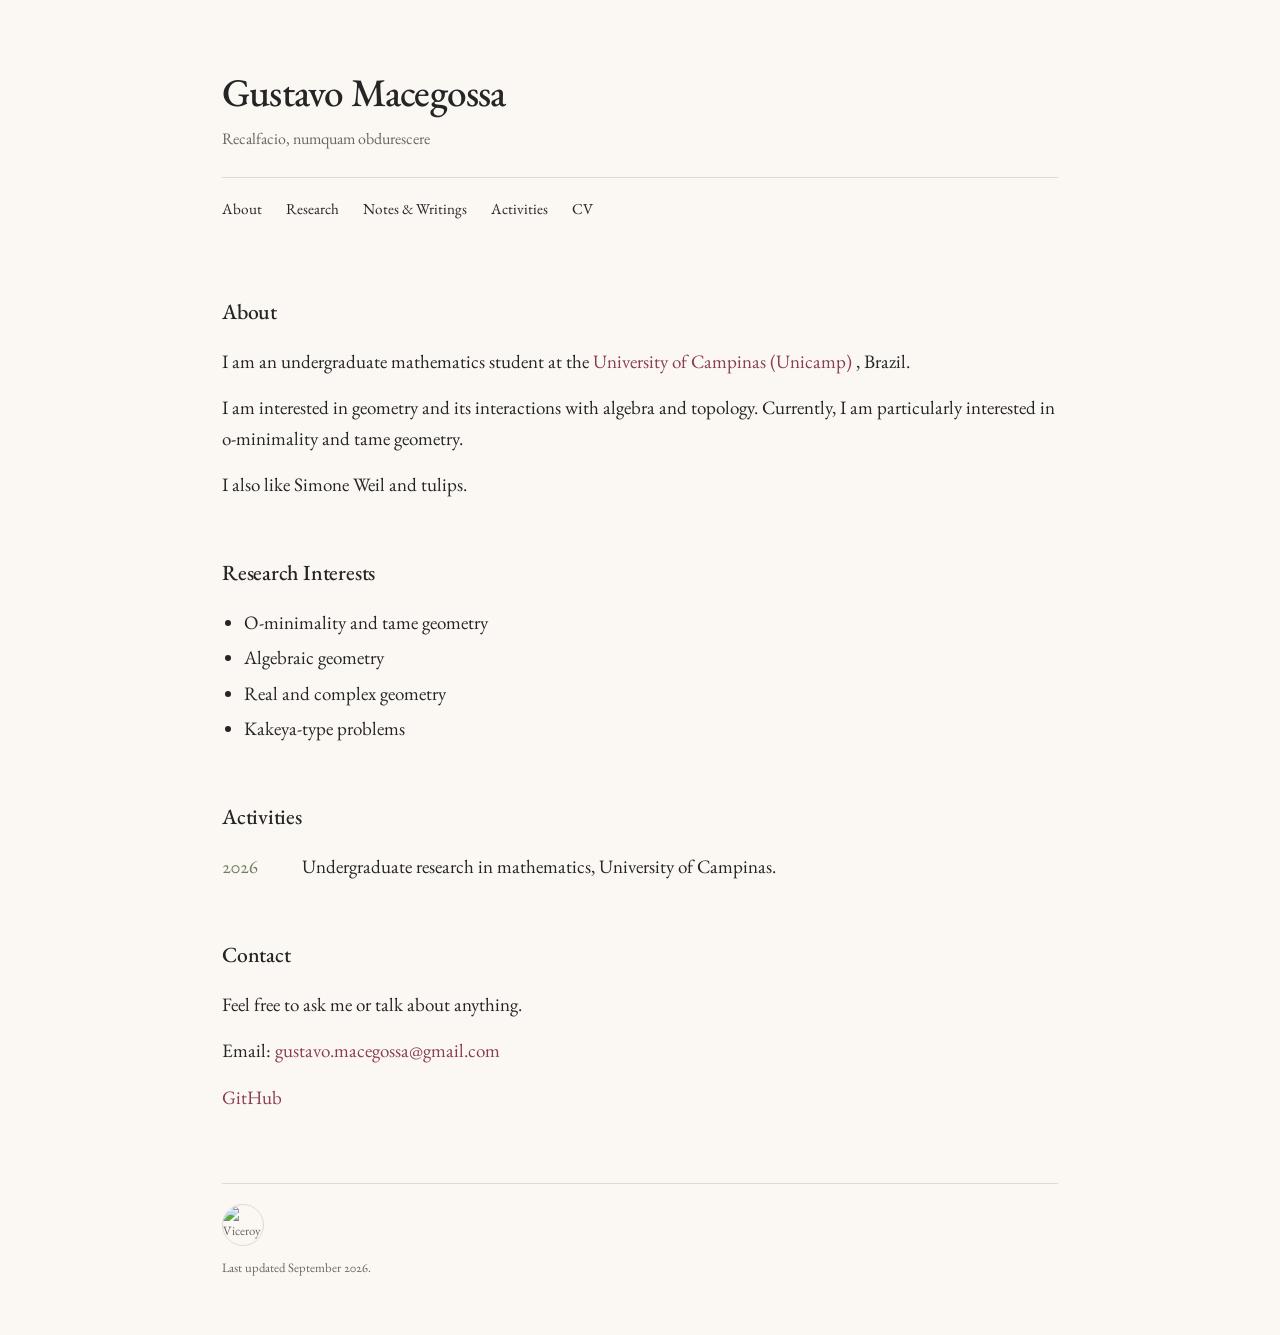
==== index.html @ 2c543052 "Update index.html" ====
<!DOCTYPE html>
<html lang="en">

<head>
  <meta charset="UTF-8">
  <meta name="viewport" content="width=device-width, initial-scale=1.0">

  <title>Gustavo Macegossa</title>

  <meta
    name="description"
    content="Personal academic webpage of Gustavo Macegossa, undergraduate mathematics student at the University of Campinas (Unicamp)."
  >

  <link rel="stylesheet" href="style.css">
</head>


<body>

  <div class="container">

    <!-- Header -->
    <header>

      <h1>Gustavo Macegossa</h1>

      <p class="subtitle">
        Recalfacio, numquam obdurescere
        
        
      </p>

      <nav>
        <a href="#about">About</a>
        <a href="#research">Research</a>
        <a href="notes/">Notes & Writings</a>
        <a href="#activities">Activities</a>
        <a href="cv.pdf">CV</a>
      </nav>

    </header>


    <main>

      <!-- About -->
      <section id="about">

        <h2>About</h2>

        <p>
          I am an undergraduate mathematics student at the
          <a href="https://www.unicamp.br/" target="_blank" rel="noopener noreferrer">
            University of Campinas (Unicamp)
          </a>,
          Brazil.
        </p>

        <p>
          I am interested in geometry and its interactions with
          algebra and topology. Currently, I am
          particularly interested in o-minimality and tame geometry.
        </p>

        <p>
          I also like Simone Weil and tulips.
        </p>
        

      </section>


      <!-- Research -->
      <section id="research">

        <h2>Research Interests</h2>

        <ul class="simple-list">
          <li>O-minimality and tame geometry</li>
          <li>Algebraic geometry</li>
          <li>Real and complex geometry</li>
          <li>Kakeya-type problems</li>
        </ul>

      </section>


      <!-- Activities -->
      <section id="activities">

        <h2>Activities</h2>

        <div class="activity">
          <span class="year">2026</span>
          <span>
            Undergraduate research in mathematics,
            University of Campinas.
          </span>
        </div>

      </section>


      <!-- Contact -->
      <section id="contact">

        <h2>Contact</h2>

        <p>
          Feel free to ask me or talk about anything.
        </p>

        <p>
          Email:
          <a href="mailto:gustavo.macegossa@gmail.com">
            gustavo.macegossa@gmail.com
          </a>
        </p>

        <p>
          <a
            href="https://github.com/gustavomacegossa"
            target="_blank"
            rel="noopener noreferrer"
          >
            GitHub
          </a>
        </p>

      </section>

    </main>


    <footer>

      <div class="footer-flower">
        <img src="images/viceroy-tulip.jpeg" alt="Viceroy tulip">
      </div>

      <p>
        Last updated September 2026.
      </p>

    </footer>

  </div>

</body>

</html>
---- style.css ----
@import url('https://fonts.googleapis.com/css2?family=EB+Garamond:ital,wght@0,400;0,500;0,600;0,700;1,400;1,500;1,600;1,700&display=swap');


/* ---------- General ---------- */

:root {
  --background: #fbf8f4;
  --text: #252525;
  --secondary: #6b645f;
  --accent: #8a3d4f;
  --accent-soft: #b35d70;
  --green-soft: #6f7d5f;
  --border: #e2d9d2;
}

* {
  box-sizing: border-box;
}

html {
  scroll-behavior: smooth;
}

body {
  margin: 0;
  background: var(--background);
  color: var(--text);

  font-family:
    "EB Garamond",
    Garamond,
    Georgia,
    serif;

  font-size: 19px;
  line-height: 1.6;

  font-variant-numeric: oldstyle-nums;
  font-feature-settings: "onum" 1;
}


/* ---------- Main container ---------- */

.container {
  max-width: 900px;
  margin: 0 auto;
  padding: 70px 32px 40px 32px;
}


/* ---------- Header ---------- */

header {
  margin-bottom: 65px;
}

.header-top {
  display: flex;
  justify-content: space-between;
  align-items: flex-start;
  gap: 24px;
}

h1 {
  margin: 0;

  font-size: 2.45rem;
  font-weight: 500;
  line-height: 1.15;

  letter-spacing: -0.02em;
}

.subtitle {
  margin-top: 12px;
  margin-bottom: 25px;

  color: var(--secondary);
  font-size: 1rem;
  line-height: 1.55;
}

.header-flower img {
  width: 120px;
  max-width: 100%;
  height: auto;
  border-radius: 10px;
  display: block;
  border: 1px solid var(--border);
}


/* ---------- Navigation ---------- */

nav {
  padding-top: 15px;
  border-top: 1px solid var(--border);
}

nav a {
  display: inline-block;

  margin-right: 20px;
  margin-bottom: 8px;

  color: var(--text);
  font-size: 0.95rem;
  text-decoration: none;
}

nav a:hover {
  color: var(--accent);
}


/* ---------- Sections ---------- */

section {
  margin-bottom: 55px;
}

h2 {
  margin-bottom: 18px;

  font-size: 1.35rem;
  font-weight: 500;

  letter-spacing: -0.01em;
}

p {
  margin-top: 0;
  margin-bottom: 16px;
}


/* ---------- Links ---------- */

a {
  color: var(--accent);
  text-decoration: none;
}

main a:hover {
  color: var(--accent-soft);
  text-decoration: underline;
  text-underline-offset: 3px;
}


/* ---------- Research list ---------- */

.simple-list {
  margin-top: 0;
  padding-left: 22px;
}

.simple-list li {
  margin-bottom: 5px;
}


/* ---------- Notes / Publications ---------- */

.section-description {
  color: var(--secondary);
  margin-bottom: 28px;
}

.publication {
  margin-bottom: 25px;
}

.publication-title {
  font-weight: 600;
}

.publication-info {
  margin-top: 2px;
  color: var(--secondary);
  font-size: 0.95rem;
}

.publication-links {
  margin-top: 4px;
}


/* ---------- Activities ---------- */

.activity {
  display: grid;
  grid-template-columns: 65px 1fr;
  gap: 15px;
  margin-bottom: 12px;
}

.year {
  color: var(--green-soft);
}


/* ---------- Footer ---------- */

footer {
  margin-top: 70px;
  padding-top: 20px;
  border-top: 1px solid var(--border);

  color: var(--secondary);
  font-size: 0.8rem;
}

.footer-flower {
  margin-bottom: 12px;
}

.footer-flower img {
  width: 42px;
  height: 42px;
  object-fit: cover;
  border-radius: 50%;
  border: 1px solid var(--border);
  display: block;
}


/* ---------- Mobile ---------- */

@media (max-width: 700px) {

  .header-top {
    flex-direction: column;
    align-items: flex-start;
  }

  .header-flower img {
    width: 100px;
  }
}

@media (max-width: 600px) {

  body {
    font-size: 18px;
  }

  .container {
    padding: 45px 22px 30px 22px;
  }

  h1 {
    font-size: 2rem;
  }

  nav a {
    margin-right: 14px;
  }

  .activity {
    grid-template-columns: 55px 1fr;
    gap: 10px;
  }

  .footer-flower img {
    width: 36px;
    height: 36px;
  }
}
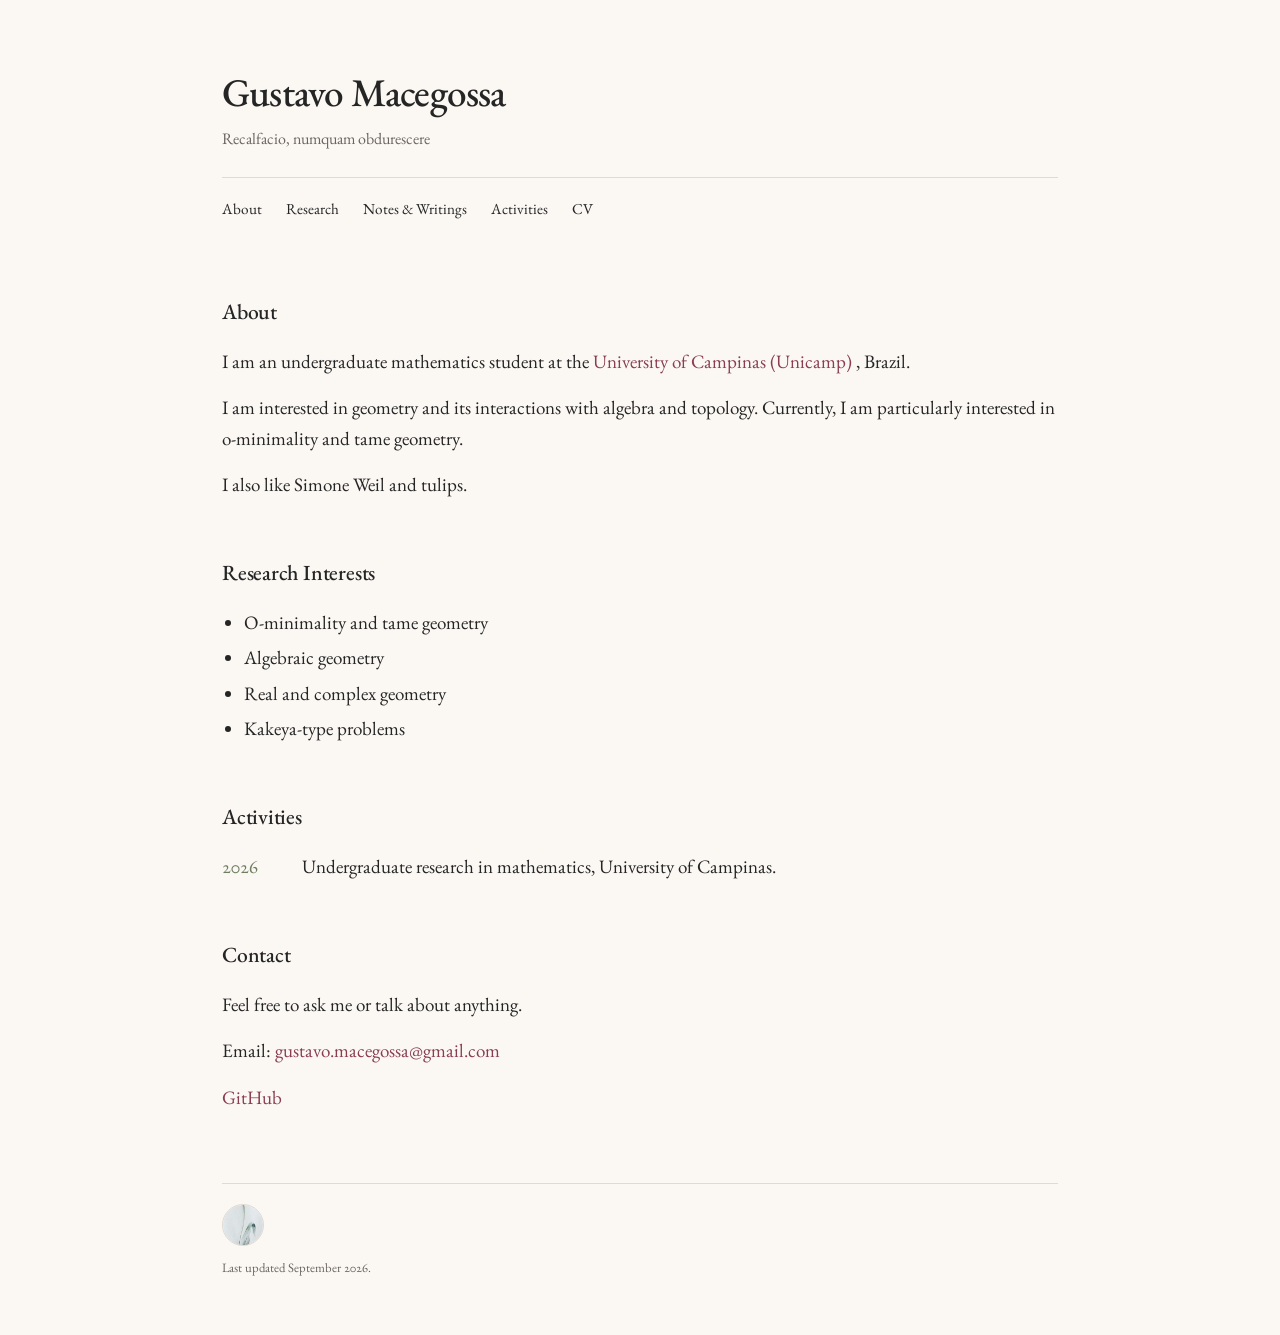
==== commit 0a448993: "Update index.html" ====
--- a/index.html
+++ b/index.html
@@ -136,7 +136,7 @@
     <footer>
 
       <div class="footer-flower">
-        <img src="images/viceroy-tulip.jpeg" alt="Viceroy tulip">
+        <img src="image/viceroy-tulip.jpg" alt="Viceroy tulip">
       </div>
 
       <p>
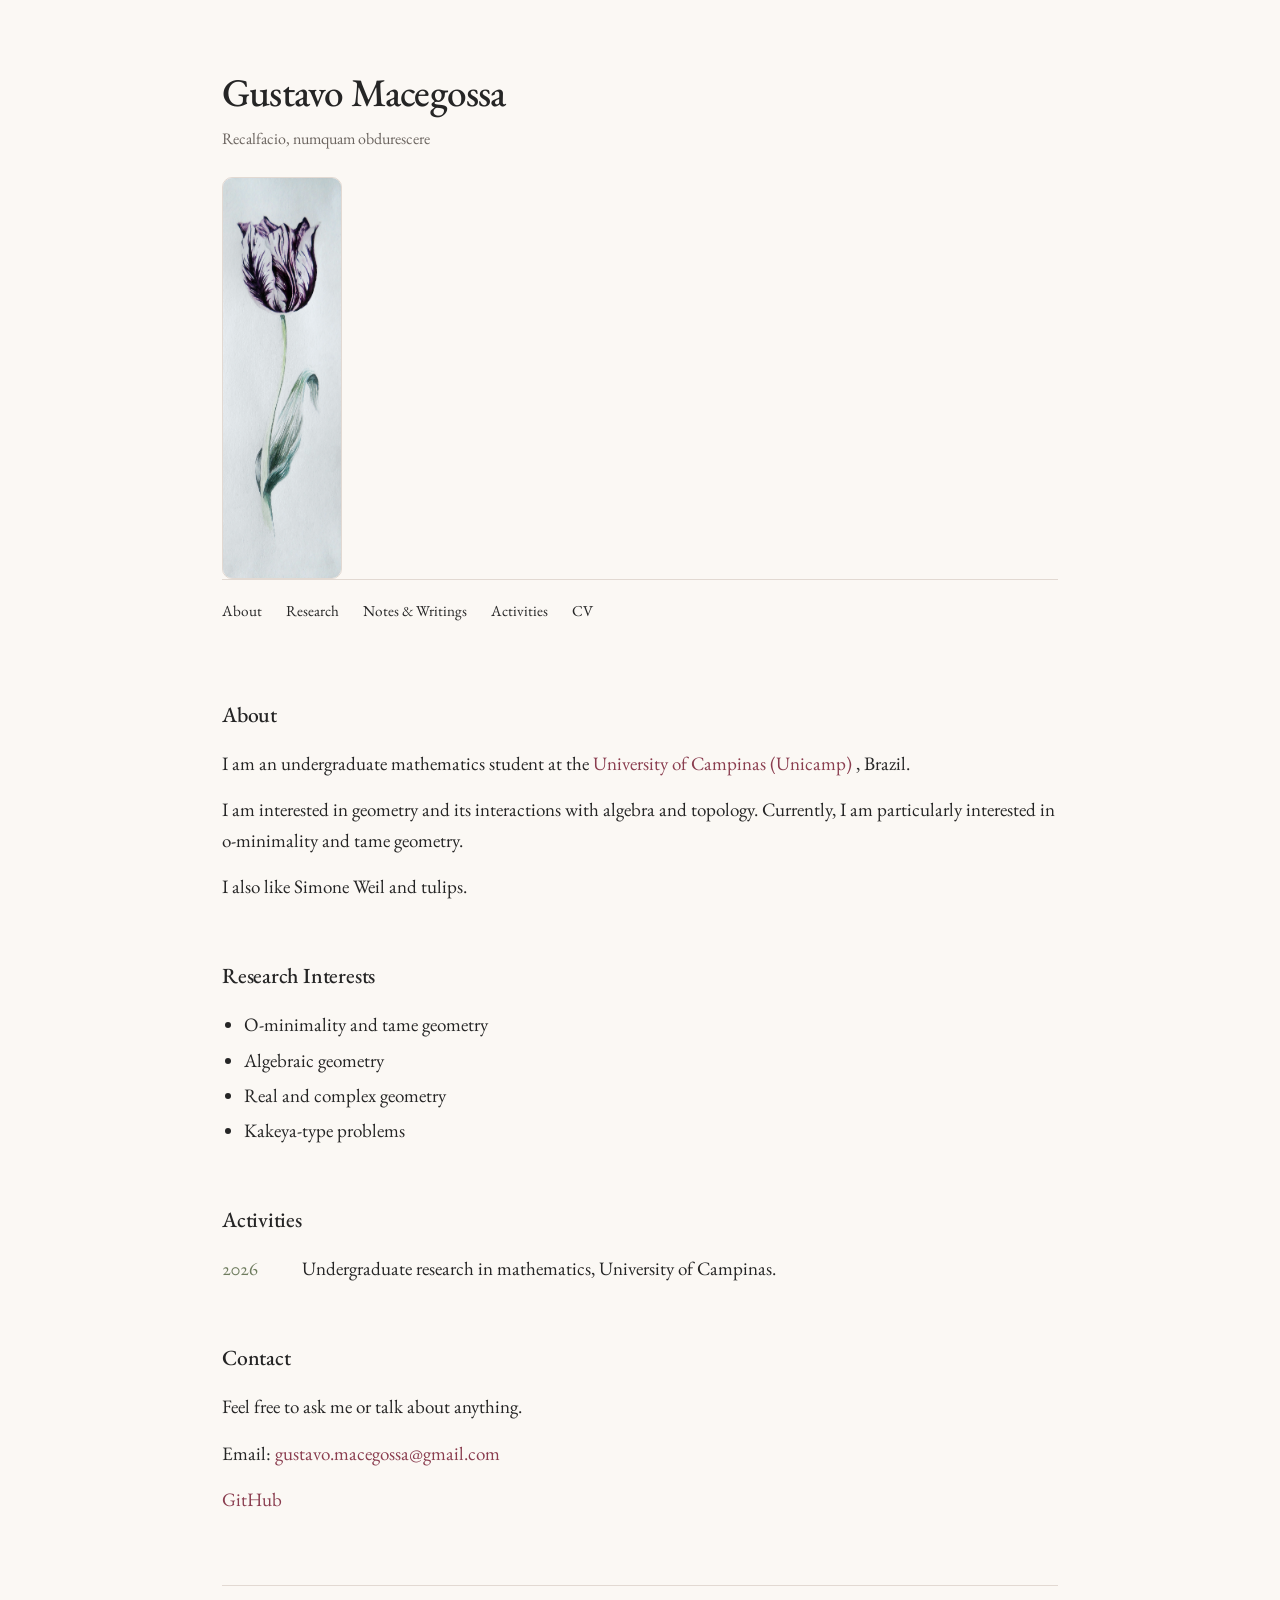
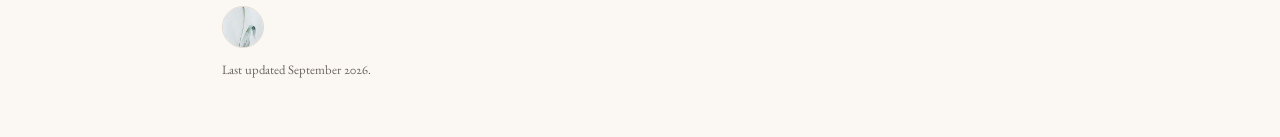
==== commit 432293e6: "Update index.html" ====
--- a/index.html
+++ b/index.html
@@ -27,9 +27,11 @@
 
       <p class="subtitle">
         Recalfacio, numquam obdurescere
-        
-        
       </p>
+
+      <div class="header-flower">
+          <img src="image/viceroy-tulip.jpg" alt="Viceroy tulip">
+      </div>
 
       <nav>
         <a href="#about">About</a>
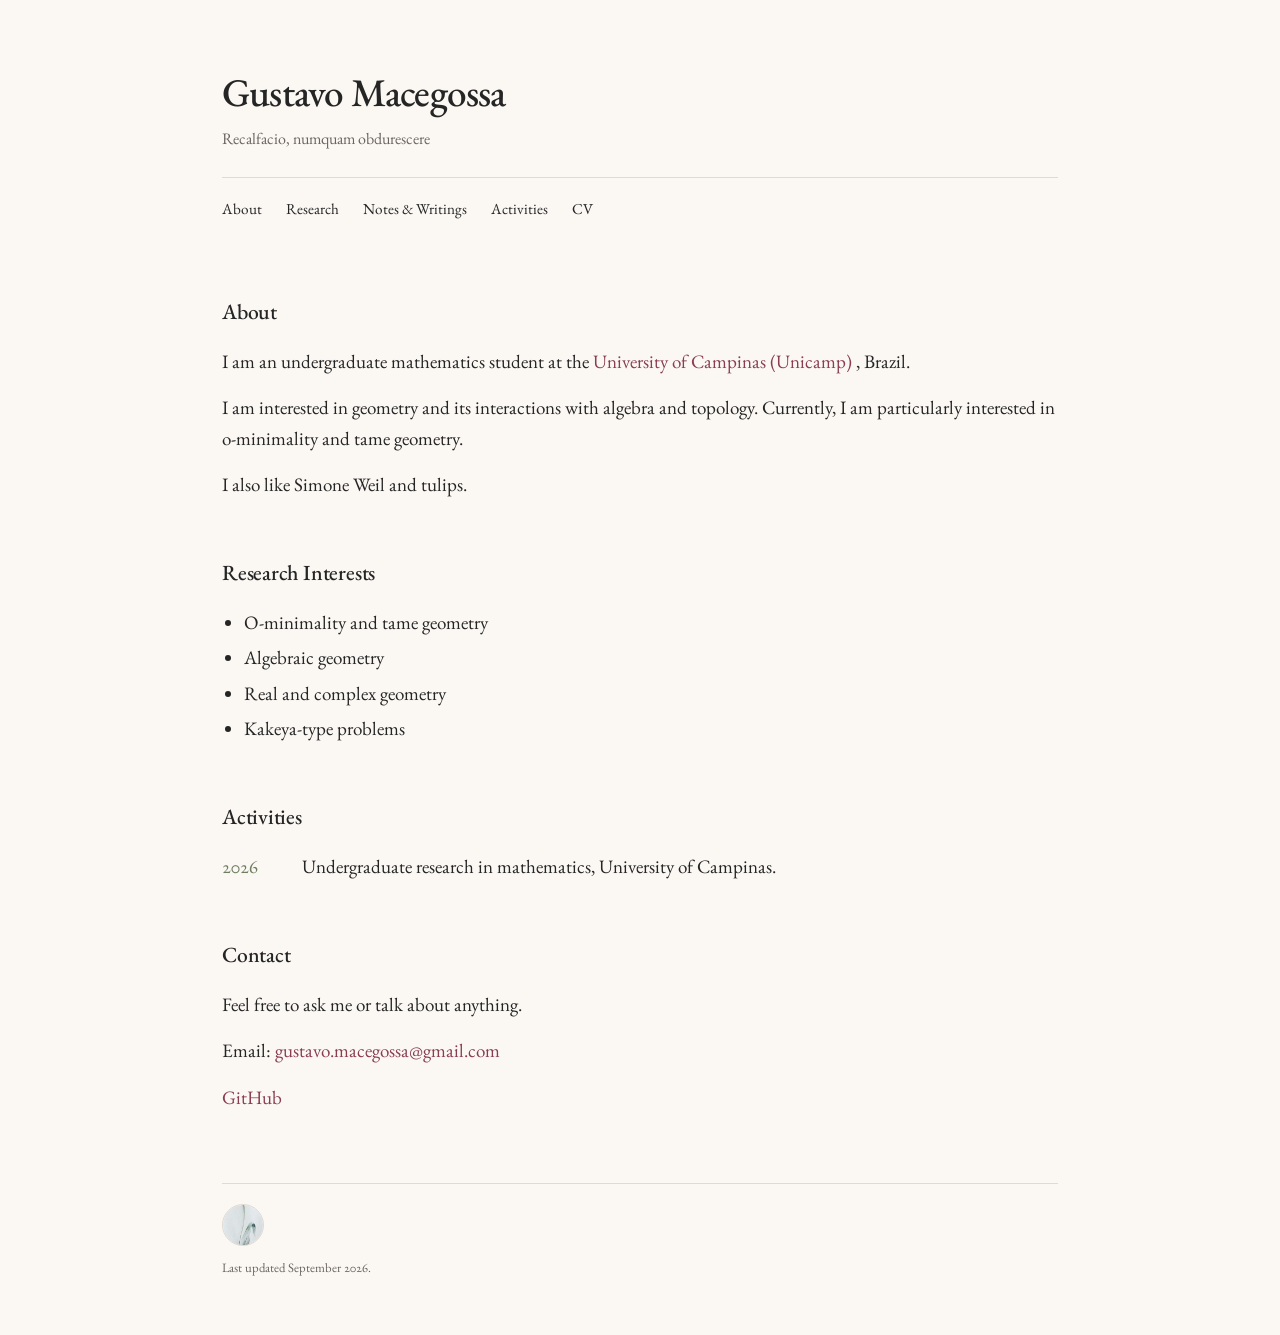
==== commit 8904b88d: "Update index.html" ====
--- a/index.html
+++ b/index.html
@@ -29,9 +29,6 @@
         Recalfacio, numquam obdurescere
       </p>
 
-      <div class="header-flower">
-          <img src="image/viceroy-tulip.jpg" alt="Viceroy tulip">
-      </div>
 
       <nav>
         <a href="#about">About</a>
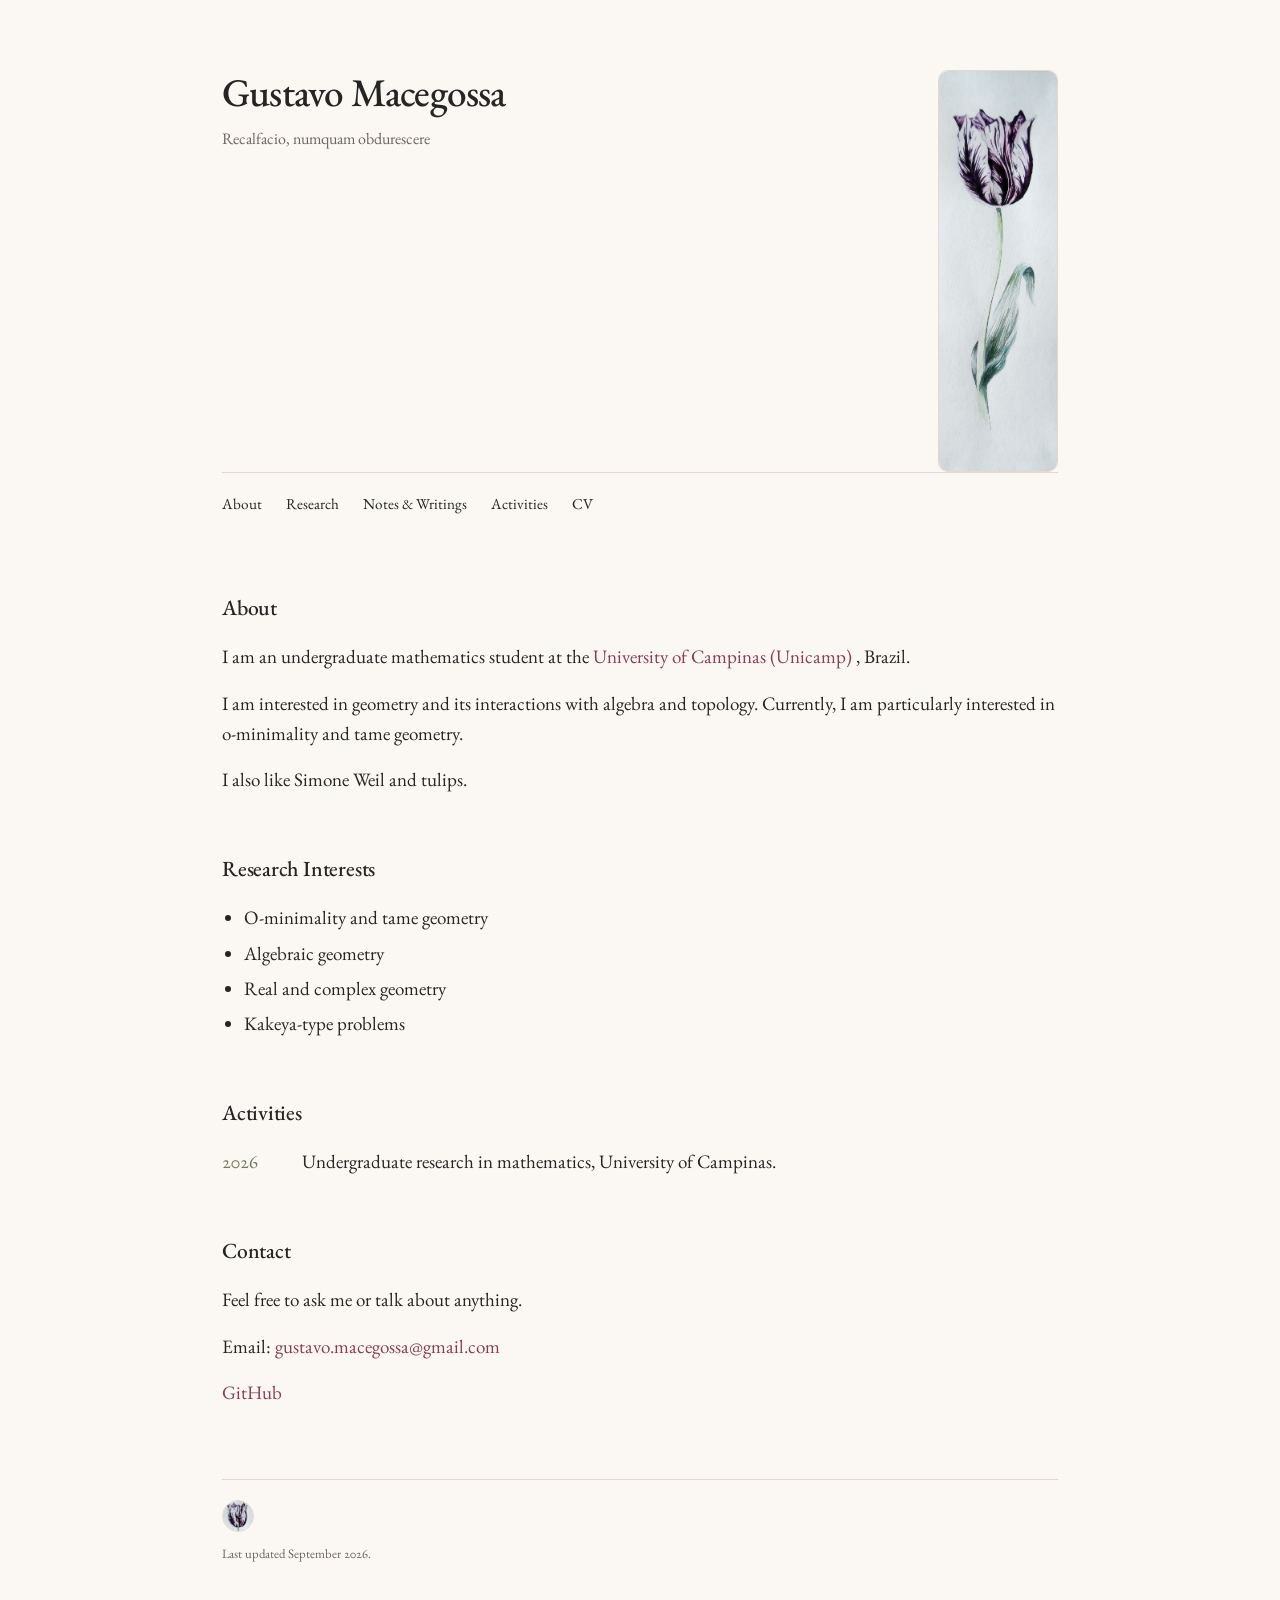
==== commit fe09dca7: "Update index.html" ====
--- a/index.html
+++ b/index.html
@@ -23,22 +23,31 @@
     <!-- Header -->
     <header>
 
+  <div class="header-top">
+
+    <div>
       <h1>Gustavo Macegossa</h1>
 
       <p class="subtitle">
         Recalfacio, numquam obdurescere
       </p>
+    </div>
 
+    <div class="header-flower">
+      <img src="image/viceroy-tulip.jpg" alt="Viceroy tulip">
+    </div>
 
-      <nav>
-        <a href="#about">About</a>
-        <a href="#research">Research</a>
-        <a href="notes/">Notes & Writings</a>
-        <a href="#activities">Activities</a>
-        <a href="cv.pdf">CV</a>
-      </nav>
+  </div>
 
-    </header>
+  <nav>
+    <a href="#about">About</a>
+    <a href="#research">Research</a>
+    <a href="notes/">Notes & Writings</a>
+    <a href="#activities">Activities</a>
+    <a href="cv.pdf">CV</a>
+  </nav>
+
+</header>
 
 
     <main>
--- a/style.css
+++ b/style.css
@@ -217,9 +217,12 @@
 }
 
 .footer-flower img {
-  width: 42px;
-  height: 42px;
+  width: 32px;
+  height: 32px;
+
   object-fit: cover;
+  object-position: 50% 10%;
+
   border-radius: 50%;
   border: 1px solid var(--border);
   display: block;
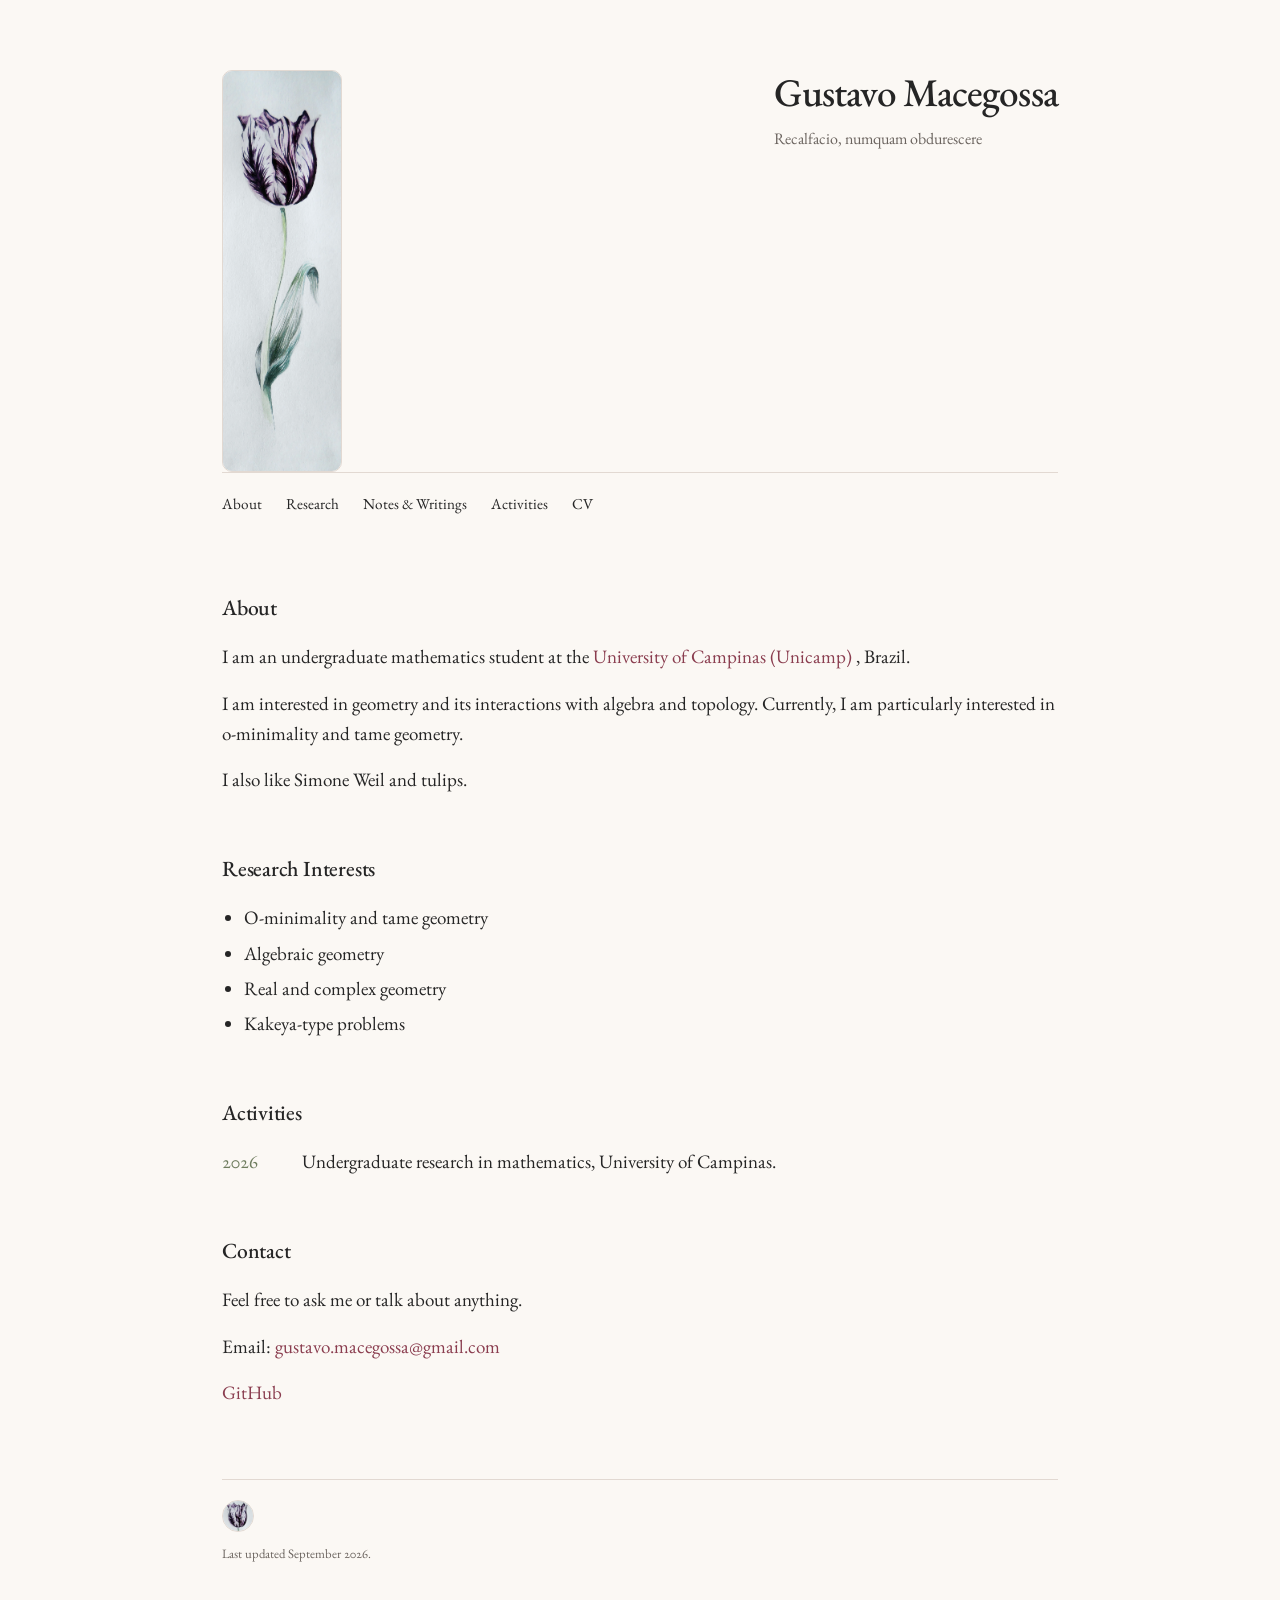
==== commit 5172cfe8: "Update index.html" ====
--- a/index.html
+++ b/index.html
@@ -25,16 +25,18 @@
 
   <div class="header-top">
 
-    <div>
+    <div class="header-flower">
+      <img src="image/viceroy-tulip.jpg" alt="Viceroy tulip">
+    </div>
+
+    <div class="header-text">
+
       <h1>Gustavo Macegossa</h1>
 
       <p class="subtitle">
         Recalfacio, numquam obdurescere
       </p>
-    </div>
 
-    <div class="header-flower">
-      <img src="image/viceroy-tulip.jpg" alt="Viceroy tulip">
     </div>
 
   </div>
--- a/style.css
+++ b/style.css
@@ -239,8 +239,16 @@
   }
 
   .header-flower img {
-    width: 100px;
-  }
+  width: 105px;
+  height: 105px;
+
+  object-fit: cover;
+  object-position: 50% 8%;
+
+  border-radius: 50%;
+  border: 1px solid var(--border);
+
+  display: block;
 }
 
 @media (max-width: 600px) {
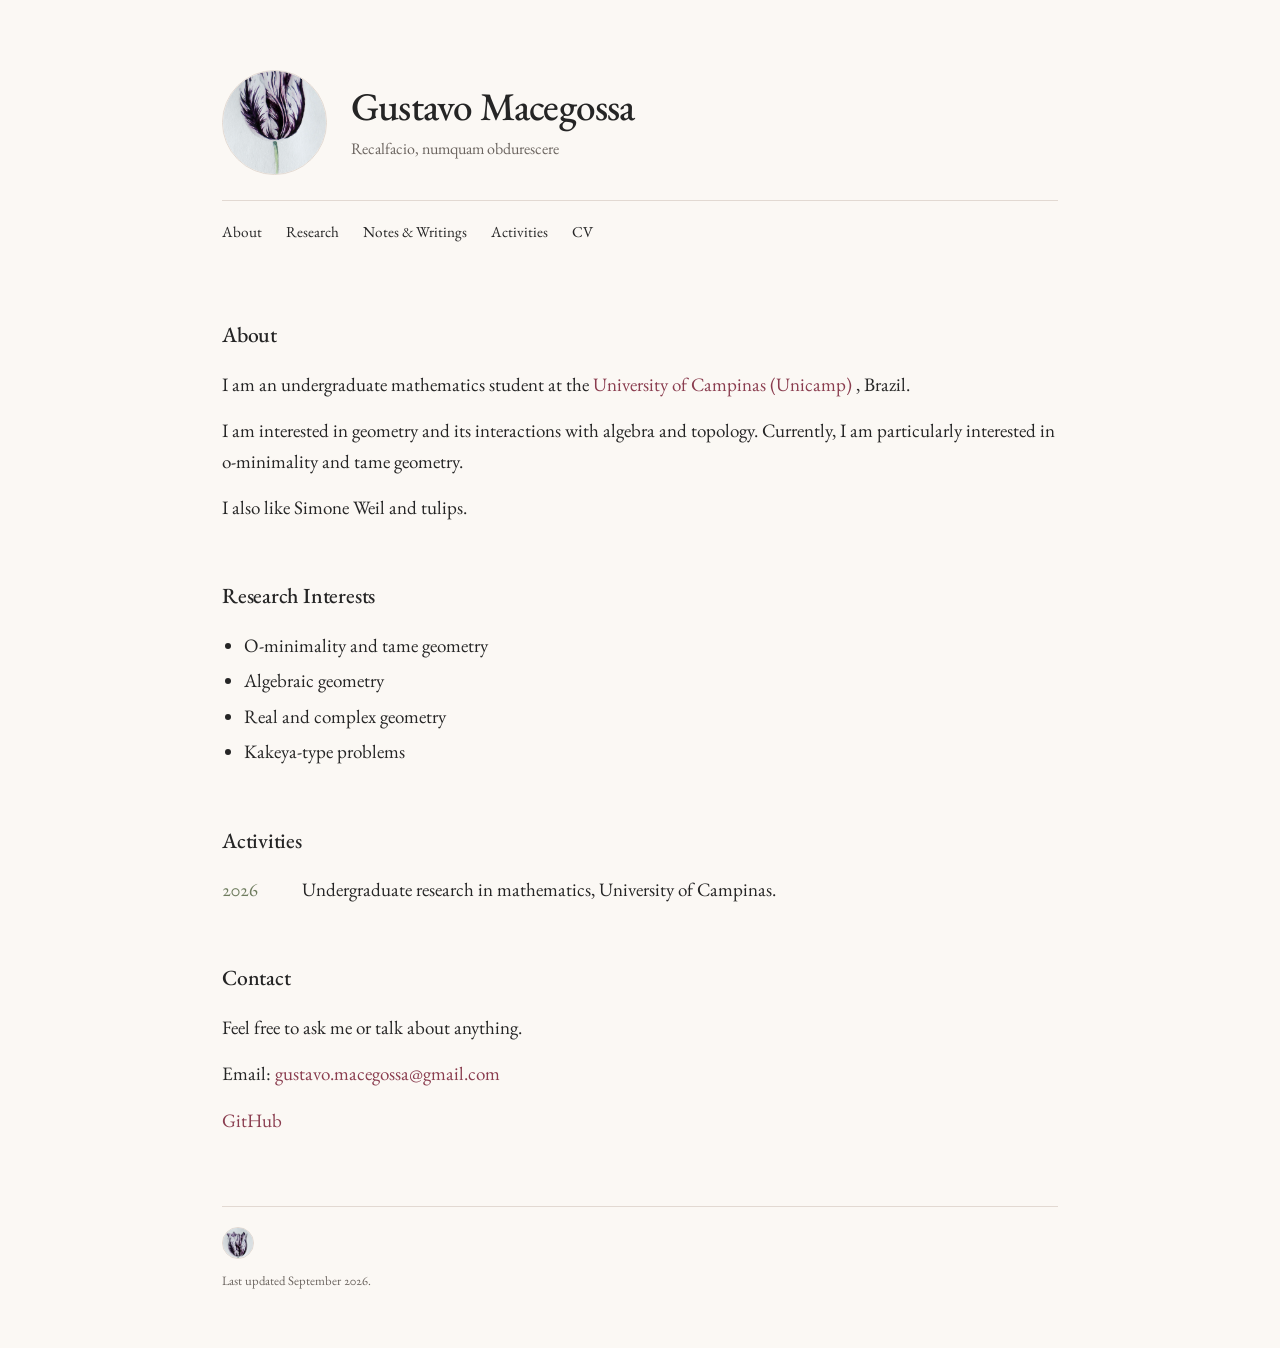
==== commit b7aedcbb: "Update index.html" ====
--- a/index.html
+++ b/index.html
@@ -42,12 +42,12 @@
   </div>
 
   <nav>
-    <a href="#about">About</a>
-    <a href="#research">Research</a>
-    <a href="notes/">Notes & Writings</a>
-    <a href="#activities">Activities</a>
-    <a href="cv.pdf">CV</a>
-  </nav>
+  <a href="/#about">About</a>
+  <a href="/#research">Research</a>
+  <a href="/notes/">Notes & Writings</a>
+  <a href="/#activities">Activities</a>
+  <a href="/cv.pdf">CV</a>
+</nav>
 
 </header>
 
--- a/style.css
+++ b/style.css
@@ -23,6 +23,7 @@
 
 body {
   margin: 0;
+
   background: var(--background);
   color: var(--text);
 
@@ -57,9 +58,19 @@
 
 .header-top {
   display: flex;
-  justify-content: space-between;
-  align-items: flex-start;
+
+  justify-content: flex-start;
+  align-items: center;
+
   gap: 24px;
+
+  margin-bottom: 25px;
+}
+
+.header-text {
+  display: flex;
+  flex-direction: column;
+  justify-content: center;
 }
 
 h1 {
@@ -73,21 +84,38 @@
 }
 
 .subtitle {
-  margin-top: 12px;
-  margin-bottom: 25px;
+  margin-top: 8px;
+  margin-bottom: 0;
 
   color: var(--secondary);
   font-size: 1rem;
   line-height: 1.55;
 }
 
+
+/* ---------- Header flower ---------- */
+
+.header-flower {
+  flex: 0 0 105px;
+
+  width: 105px;
+  height: 105px;
+
+  overflow: hidden;
+
+  border-radius: 50%;
+  border: 1px solid var(--border);
+}
+
 .header-flower img {
-  width: 120px;
-  max-width: 100%;
-  height: auto;
-  border-radius: 10px;
+  width: 100%;
+  height: 100%;
   display: block;
-  border: 1px solid var(--border);
+
+  object-fit: cover;
+  object-position: 50% 20%;
+
+  border-radius: 50%;
 }
 
 
@@ -105,6 +133,7 @@
   margin-bottom: 8px;
 
   color: var(--text);
+
   font-size: 0.95rem;
   text-decoration: none;
 }
@@ -144,6 +173,7 @@
 
 main a:hover {
   color: var(--accent-soft);
+
   text-decoration: underline;
   text-underline-offset: 3px;
 }
@@ -178,6 +208,7 @@
 
 .publication-info {
   margin-top: 2px;
+
   color: var(--secondary);
   font-size: 0.95rem;
 }
@@ -191,8 +222,10 @@
 
 .activity {
   display: grid;
+
   grid-template-columns: 65px 1fr;
   gap: 15px;
+
   margin-bottom: 12px;
 }
 
@@ -205,10 +238,12 @@
 
 footer {
   margin-top: 70px;
+
   padding-top: 20px;
   border-top: 1px solid var(--border);
 
   color: var(--secondary);
+
   font-size: 0.8rem;
 }
 
@@ -220,36 +255,17 @@
   width: 32px;
   height: 32px;
 
+  display: block;
+
   object-fit: cover;
-  object-position: 50% 10%;
+  object-position: 50% 8%;
 
   border-radius: 50%;
   border: 1px solid var(--border);
-  display: block;
 }
 
 
 /* ---------- Mobile ---------- */
-
-@media (max-width: 700px) {
-
-  .header-top {
-    flex-direction: column;
-    align-items: flex-start;
-  }
-
-  .header-flower img {
-  width: 105px;
-  height: 105px;
-
-  object-fit: cover;
-  object-position: 50% 8%;
-
-  border-radius: 50%;
-  border: 1px solid var(--border);
-
-  display: block;
-}
 
 @media (max-width: 600px) {
 
@@ -259,6 +275,17 @@
 
   .container {
     padding: 45px 22px 30px 22px;
+  }
+
+  .header-top {
+    gap: 17px;
+  }
+
+  .header-flower {
+    flex-basis: 82px;
+
+    width: 82px;
+    height: 82px;
   }
 
   h1 {
@@ -278,4 +305,5 @@
     width: 36px;
     height: 36px;
   }
-}
+
+}
